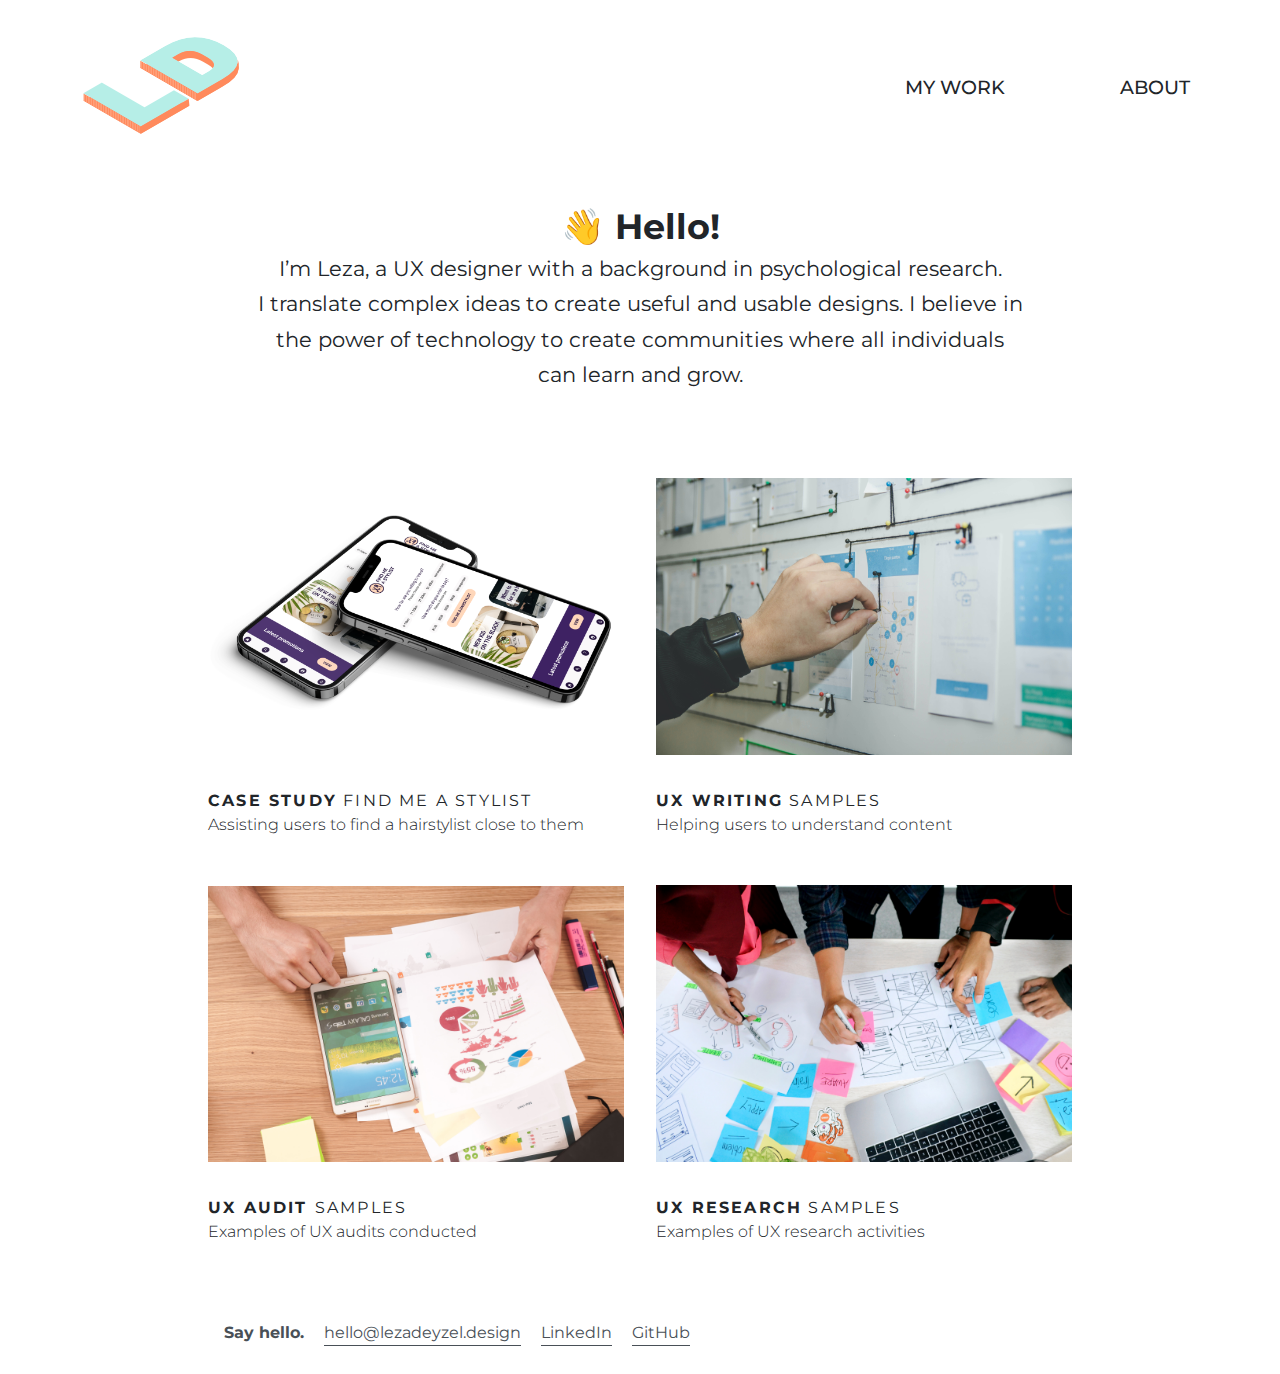
==== index.html @ 0be35e01 "commit" ====
<!DOCTYPE html>
<html lang="en">
<head>
    <meta charset="UTF-8">
    <meta http-equiv="X-UA-Compatible" content="IE=edge">
    <meta name="viewport" content="width=device-width, initial-scale=1.0">
    <title>Leza Deyzel UX portfolio</title>

    <link rel="preconnect" href="https://fonts.googleapis.com">
    <link rel="preconnect" href="https://fonts.gstatic.com" crossorigin>
    <link href="https://fonts.googleapis.com/css2?family=Montserrat:ital,wght@0,300;0,400;0,500;0,600;0,700;1,300;1,400&family=Open+Sans:wght@400;500;600;700&family=Playfair+Display:wght@600;700&display=swap" rel="stylesheet">

    <link href="main.css" rel="stylesheet">

</head>
<body>
    
    <div class="nav-container">
        
        <header>
            <a href="index.html">
                <img src="images/LD logo orange.png" alt="Leza Deyzel UX portfolio">
            </a>

        <nav>
            
            <ul>
                <li><a href="#">MY WORK</a></li>
                <li><a href="#">ABOUT</a></li>
            </ul>
        </nav>

        </header>
    </div>
    
    <div class="container-intro">
        
        <h1>👋 Hello!</h1>
        <p class="center-text">I’m Leza, a UX designer with a background in psychological research. <br>I translate complex ideas to create useful and usable designs. I  believe in the power of technology to create communities where all individuals can learn and grow.</p>
    
    </div>

    <section>

        <article class="project-card">

            <img src="images/iPhone 12 Pro Max.png" alt="logo">
            <h2><strong>Case study</strong>  Find me a stylist</h2>
            <p>Assisting users to find a hairstylist close to them</p>

        </article>

        <article class="project-card">

            <img src="images/ux-writing.jpeg" alt="logo">
            <h2><strong>UX writing</strong> samples</h2>
            <p>Helping users to understand content</p>

        </article>


    </section>

    <section>

        <article class="project-card">

            <img src="images/ux-audit.jpeg" alt="logo">
            <h2><strong>UX audit </strong>samples</h2>
            <p>Examples of UX audits conducted</p>

        </article>

        <article class="project-card">

            <img src="images/ux-research.jpeg" alt="logo">
            <h2><strong>UX research</strong> samples</h2>
            <p>Examples of UX research activities</p>

        </article>


    </section>

    <footer>
        
            <div>
                <p><strong>Say hello.</strong></p>
            </div>
            
            
            <div>
                
                <a href="mailto:hello@lezadeyzel.design">hello@lezadeyzel.design</a>
                
            </div>

            <div>

                <a href="http://www.linkedin.com/lezadeyzel/">LinkedIn</a>

            </div>

            <div>

                <a href="https://github.com/lezadeyzel">GitHub</a>

            </div>
        

    </footer>

</body>

</html>
---- main.css ----
body {
    margin: 0;
    font-family: 'Montserrat', sans-serif;
    font-size: 16px;
    color: #212529;
}

h1 {
    margin-bottom: 3px;
    margin-top: 0;
    text-align: center;
    font-size: 2.2em;
}

h2 {
    margin-top: 0;
    font-size: 1em;
    font-style: normal;
    font-weight: normal;
    letter-spacing: 2.2px;
    line-height: 18px;
    text-transform: uppercase;
}

h4 {
    margin-top: 0;
    font-size: 1em;
    text-transform: uppercase;
}

p {
    margin-top: 0;
    line-height: 1.7em;
}

a {
    text-decoration: none;
    color: #212529;
}

.center-text {
    text-align: center;
    font-size: 1.3em;
}


ul {
    list-style-type: none;
    padding: 0;
    margin: 0;
}

header {
    display: flex;
    justify-content: space-between;
    align-items: center;
    padding: 2em;
}

header ul {
    display: flex;
    font-size: 1.2em;
    
}

header a {
    display: block;
    padding: 0;
    color: #212529;
    font-weight: 500;
    
    
}

header a:hover {

    color: #6c757d;
}

header a:active {

    color: #1dd3b0;
}

header a:focus {

    color: #6c757d;
}


.nav-container {
    background: white;
}

.nav-container a {
    color: #212529;
    margin: 0 3em;
}

.container-intro {
    width: 60%;
    margin: 0 auto;
    padding: 2em 0 1em 0;
}

section {
    display: flex;
    justify-content: center;
    width: 70%;
    margin: 0 auto;
    margin-bottom: 2em;    
}

.case-study-section {
    margin: 0 auto;
}

.case-study-list ul{
        list-style-type: circle;
        padding-left: 25em;
        line-height: 1.9em;

}


.case-study-section p {
    width: 50%;
    margin: 0 auto;
    padding-bottom: 3em;
    padding-top: 1.5em;
    letter-spacing: normal;
    line-height: 1.9em;
    text-transform: none;
}

.case-study-section h3 {
    padding: 0em;
    text-transform: uppercase;
    text-align: center;
}

.case-study-section h4 {
    padding-top: 2em;
    text-transform: uppercase;
    text-align: center;
    font-size: 1em;
}

.case-study-heading {
    background: #A2F1DE;
    font-size: 2em;
    padding: 1.5em;
    text-align: center;
    text-transform: none;
    font-size: 2.5em;
    font-weight: 700;
    font-family: 'Playfair Display', serif;
}

.case-study-title {
    display: flex;
    margin: 0 auto;
}

.case-study-title div {
    width: 50%;
    padding-top: 3em;
    margin-left: 2em;
}

.case-study-title img {
    width: 50%;
    height: 50%;
    object-fit: contain;
}

.case-study-title h1 {
    padding-top: 0em;
    font-size: 4em;
    font-weight: 700;
}

.case-study-title p {
    padding-top: -0.2em;
    text-align: center;
    font-size: 1.3em;
    font-weight: 400;
    text-transform: uppercase;
}

.case-study-section .two-column-image-left {
    display: flex;

}

.project-card {
    margin: 1em;
    width: 50%;
}

.project-card p {
    margin-top: -0.8em;
    font-weight: 300;
    font-size: 1em;
}

.project-card img {
    width: 100%;
    height: 100%;
    object-fit: contain;
}

footer {
    display: flex;
    justify-content: flex-start;
    align-items: center;

    padding: 5em 5em 2em 14em;
    margin: 0 auto;
}

footer img {
    padding: 0 0 0 20px;
}

footer p {
    margin: 0;
    line-height: normal;
    color: #495057;
}

footer div {
    margin-right: 20px;
}

footer a {
    color: #495057;
    text-decoration: none;
    border-bottom-width: 1px;
    border-bottom-style: solid;
    padding-bottom: 0.2em;
}

footer a:hover {
    text-decoration: none;
    color: #212529;
}
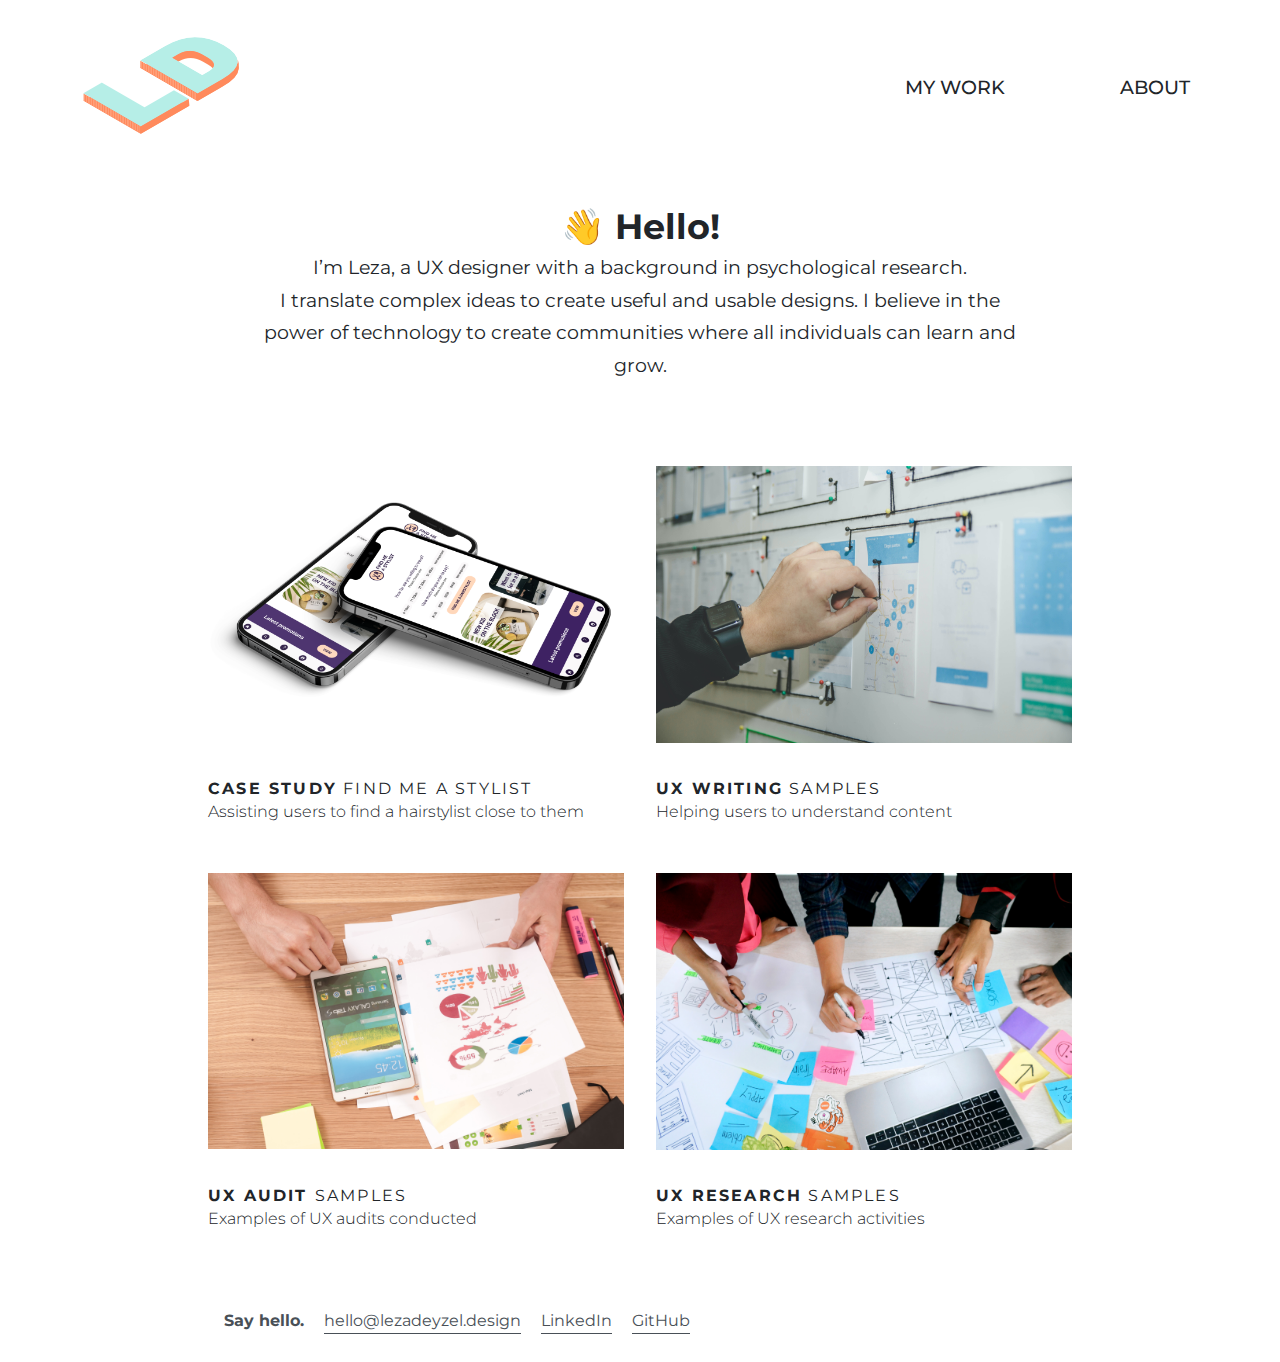
==== commit 41135d1c: "commit" ====
--- a/index.html
+++ b/index.html
@@ -19,7 +19,7 @@
         
         <header>
             <a href="index.html">
-                <img src="images/LD logo orange.png" alt="Leza Deyzel UX portfolio">
+                <img src="images/logo.png" alt="Leza Deyzel UX portfolio">
             </a>
 
         <nav>
@@ -44,7 +44,7 @@
 
         <article class="project-card">
 
-            <img src="images/iPhone 12 Pro Max.png" alt="logo">
+            <img src="images/find-stylist.png" alt="logo">
             <h2><strong>Case study</strong>  Find me a stylist</h2>
             <p>Assisting users to find a hairstylist close to them</p>
 
--- a/main.css
+++ b/main.css
@@ -40,7 +40,7 @@
 
 .center-text {
     text-align: center;
-    font-size: 1.3em;
+    font-size: 1.2em;
 }
 
 
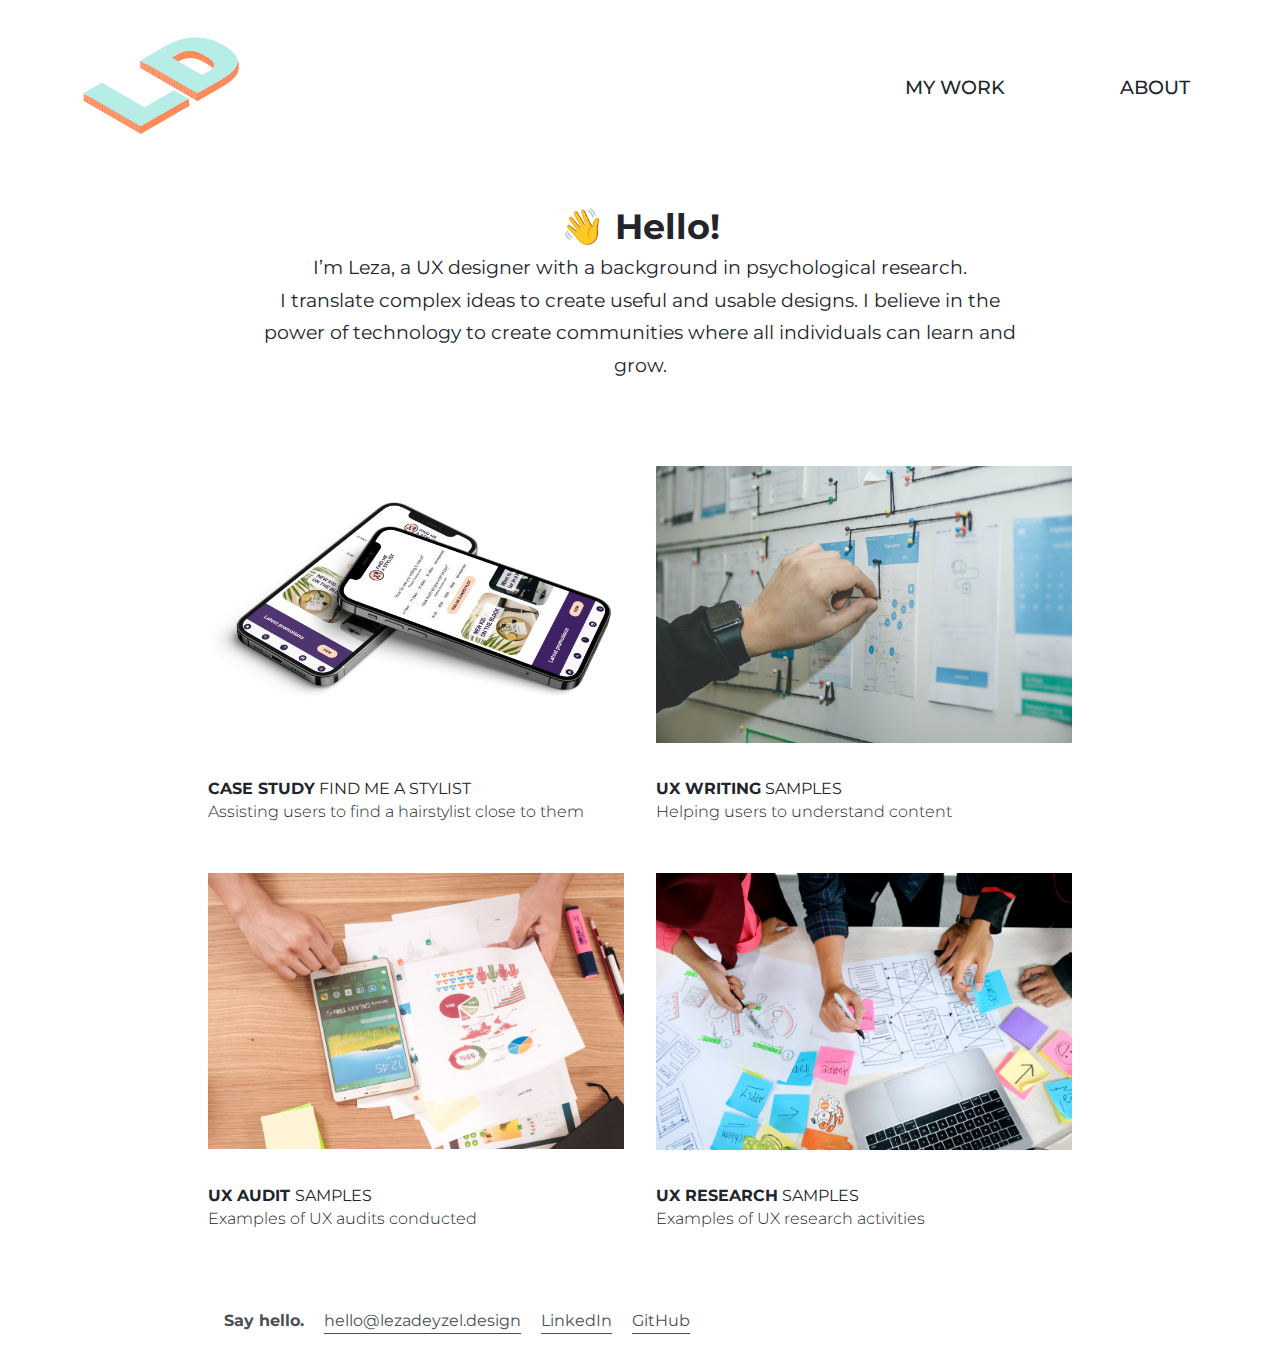
==== commit cdcce66d: "commit" ====
--- a/index.html
+++ b/index.html
@@ -8,7 +8,7 @@
 
     <link rel="preconnect" href="https://fonts.googleapis.com">
     <link rel="preconnect" href="https://fonts.gstatic.com" crossorigin>
-    <link href="https://fonts.googleapis.com/css2?family=Montserrat:ital,wght@0,300;0,400;0,500;0,600;0,700;1,300;1,400&family=Open+Sans:wght@400;500;600;700&family=Playfair+Display:wght@600;700&display=swap" rel="stylesheet">
+    <link href="https://fonts.googleapis.com/css2?family=Montserrat:ital,wght@0,300;0,400;0,500;0,600;0,700;1,300;1,400&display=swap" rel="stylesheet">
 
     <link href="main.css" rel="stylesheet">
 
@@ -26,7 +26,7 @@
             
             <ul>
                 <li><a href="#">MY WORK</a></li>
-                <li><a href="#">ABOUT</a></li>
+                <li><a href="about.html">ABOUT</a></li>
             </ul>
         </nav>
 
--- a/main.css
+++ b/main.css
@@ -17,7 +17,7 @@
     font-size: 1em;
     font-style: normal;
     font-weight: normal;
-    letter-spacing: 2.2px;
+    
     line-height: 18px;
     text-transform: uppercase;
 }
@@ -36,6 +36,28 @@
 a {
     text-decoration: none;
     color: #212529;
+}
+
+blockquote {
+    text-indent: -0.45em;
+    font-weight: 400;
+    font-style: italic;
+    font-size: 2em;
+    text-align: center;
+    padding: 1.5em;
+  }
+
+figcaption {
+    color: #212529;
+    font-style: italic;
+    padding: 2px;
+    text-align: center;
+    font-size: 1.1em;
+  }
+
+.text-emphasis {
+    font-weight: 700;
+    font-style: italic;
 }
 
 .center-text {
@@ -68,25 +90,19 @@
     padding: 0;
     color: #212529;
     font-weight: 500;
-    
-    
 }
 
 header a:hover {
-
     color: #6c757d;
 }
 
 header a:active {
-
     color: #1dd3b0;
 }
 
 header a:focus {
-
     color: #6c757d;
 }
-
 
 .nav-container {
     background: white;
@@ -113,65 +129,128 @@
 
 .case-study-section {
     margin: 0 auto;
-}
-
-.case-study-list ul{
-        list-style-type: circle;
-        padding-left: 25em;
-        line-height: 1.9em;
-
-}
-
+    padding: 3em;
+}
+
+.case-study-one-column {
+    margin: 0 auto;
+    width: 60%;
+    
+}
+
+.case-study-section .two-column-image-left {
+    display: flex;
+    justify-content: center;
+    align-items: center;
+    padding: 0;
+
+}
+
+.case-study-section .two-column-image-left div{
+    
+    margin: 1em;
+    padding: 1em;
+
+    width: 50%;
+}
+
+.case-study-section .two-column-image-left img {
+    width: 40%;
+    object-fit: contain;
+    
+
+    display: block;
+    margin-left: auto;
+    margin-right: auto;
+}
+
+.case-study-section .two-column-top {
+    align-items: flex-start;
+
+    background-color: darkgray;
+}
+
+.split-two {
+    display: flex;
+    justify-content: center;
+
+    padding: 1.5em;
+}
+
+.split-two div {
+    
+    margin: 2em;
+    text-align: center;
+    width: 50%;
+}
+
+.case-study-section ul {
+    list-style-type: disc;
+    line-height: 1.9em;
+    font-size: 1.2em;
+}
 
 .case-study-section p {
-    width: 50%;
-    margin: 0 auto;
-    padding-bottom: 3em;
-    padding-top: 1.5em;
+    margin: 0 auto;
+    padding-top: 0;
+    padding-bottom: 0;
     letter-spacing: normal;
     line-height: 1.9em;
     text-transform: none;
+    font-size: 1.2em;
 }
 
 .case-study-section h3 {
-    padding: 0em;
-    text-transform: uppercase;
-    text-align: center;
+    padding-top: 0em;
+    text-transform: uppercase;
+    text-align: center;
+    
+    font-size: 1.6em;
 }
 
 .case-study-section h4 {
     padding-top: 2em;
     text-transform: uppercase;
     text-align: center;
-    font-size: 1em;
+    font-size: 1.3em;
+}
+
+.case-study-section div {
+    padding: 1.5em;
 }
 
 .case-study-heading {
     background: #A2F1DE;
-    font-size: 2em;
+    font-size: 2.5em;
     padding: 1.5em;
     text-align: center;
     text-transform: none;
-    font-size: 2.5em;
     font-weight: 700;
-    font-family: 'Playfair Display', serif;
 }
 
 .case-study-title {
     display: flex;
     margin: 0 auto;
-}
+    padding-bottom: 3em;
+    padding-top: 3em;
+}
+
 
 .case-study-title div {
-    width: 50%;
+    width: 60%;
     padding-top: 3em;
     margin-left: 2em;
 }
 
 .case-study-title img {
+    width: 20%;
+    object-fit: contain;
+}
+
+.case-study-section img {
     width: 50%;
     height: 50%;
-    object-fit: contain;
+    object-fit: cover;
 }
 
 .case-study-title h1 {
@@ -188,10 +267,9 @@
     text-transform: uppercase;
 }
 
-.case-study-section .two-column-image-left {
-    display: flex;
-
-}
+
+
+
 
 .project-card {
     margin: 1em;
